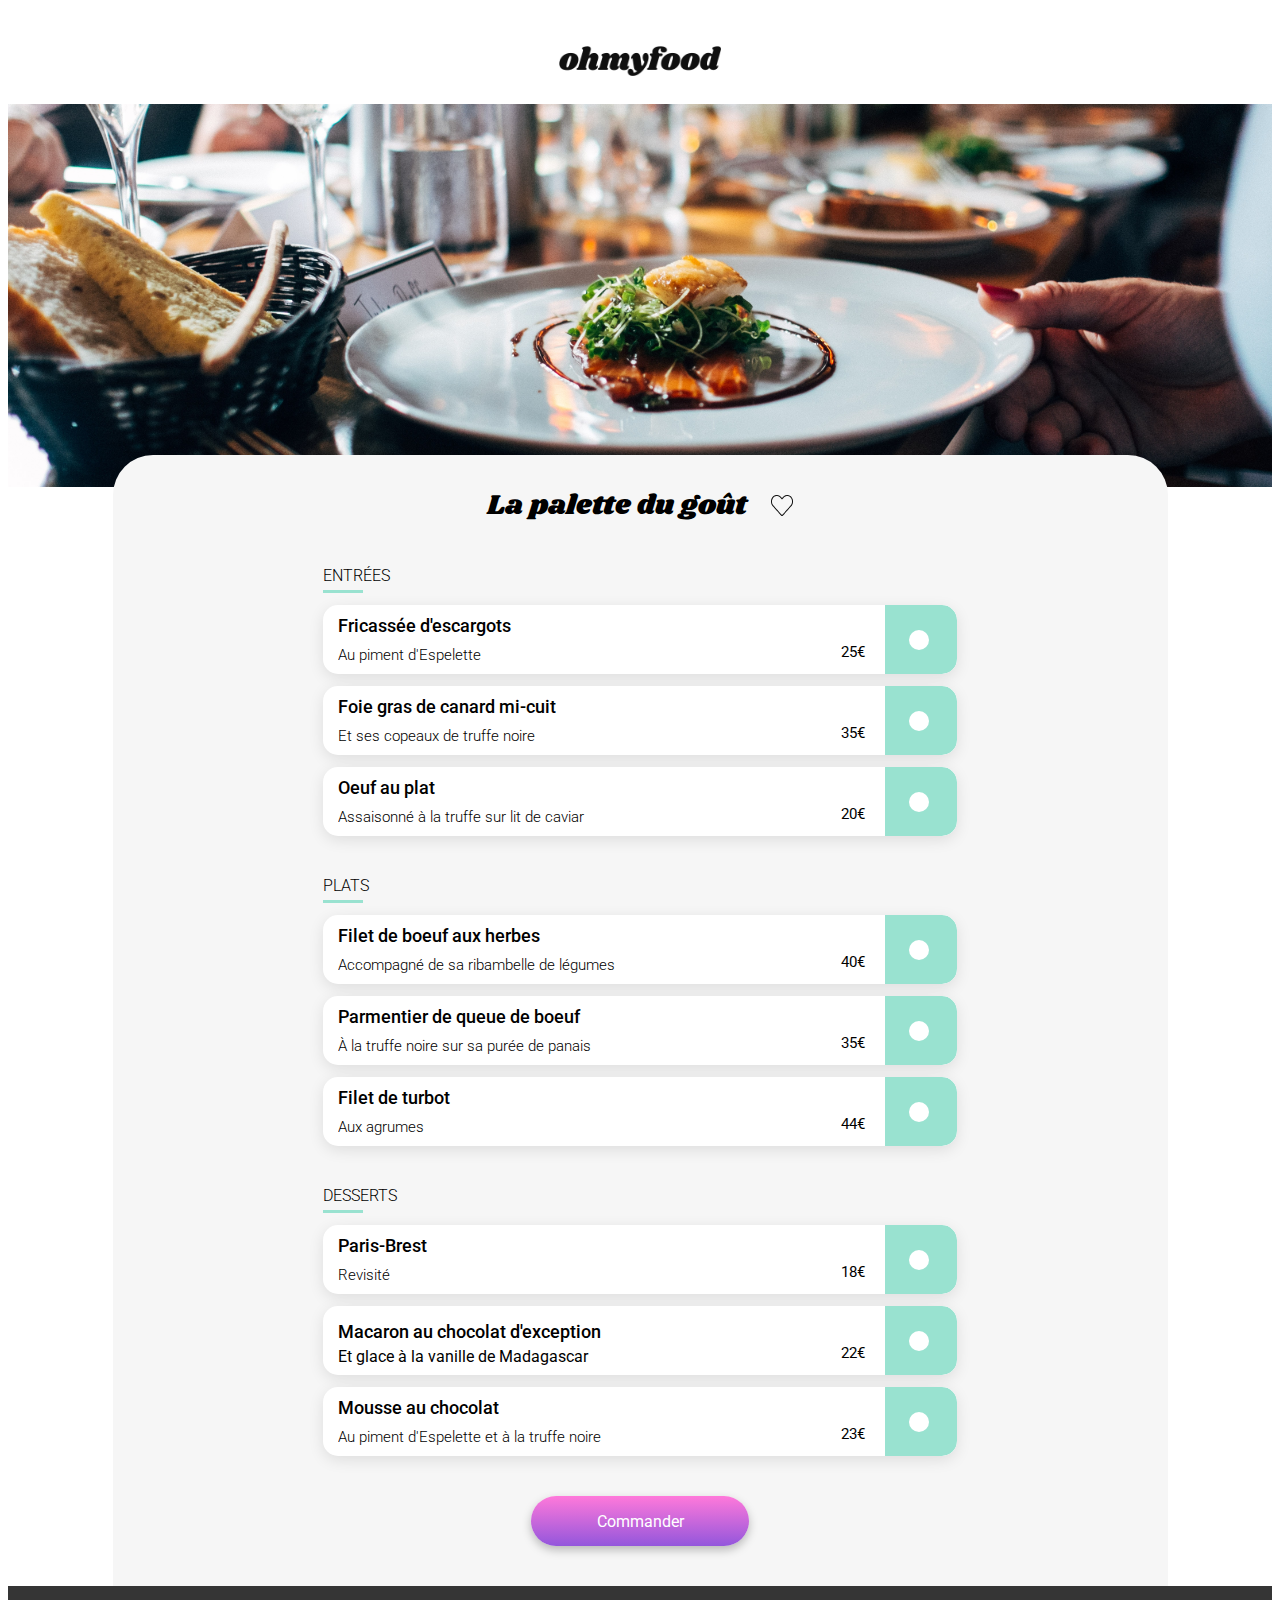
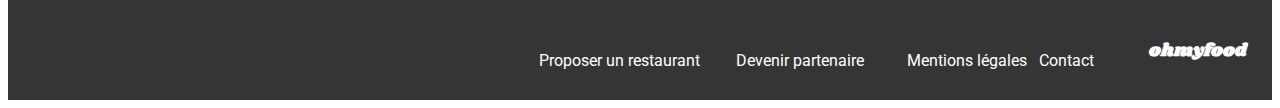
==== restaurants/menu1.html @ bb863f98 "first commit" ====
<!DOCTYPE html>
<html lang="fr">
  <head>
    <meta charset="UTF-8">
    <meta name="viewport" content="width=device-width, initial-scale=1.0">
    <link
      rel="stylesheet"
      href="https://cdnjs.cloudflare.com/ajax/libs/font-awesome/6.5.1/css/all.min.css"
      integrity="sha512-DTOQO9RWCH3ppGqcWaEA1BIZOC6xxalwEsw9c2QQeAIftl+Vegovlnee1c9QX4TctnWMn13TZye+giMm8e2LwA=="
      crossorigin="anonymous"
      referrerpolicy="no-referrer"
      >
    <link rel="preconnect" href="https://fonts.googleapis.com">
    <link rel="preconnect" href="https://fonts.gstatic.com" crossorigin>
    <link
      href="https://fonts.googleapis.com/css2?family=Roboto:wght@100;300;400;500;700&display=swap"
      rel="stylesheet"
      >
    <link rel="preconnect" href="https://fonts.googleapis.com">
    <link rel="preconnect" href="https://fonts.gstatic.com" crossorigin>
    <link
      href="https://fonts.googleapis.com/css2?family=Shrikhand&display=swap"
      rel="stylesheet">
    <link href="../SASS/main.css" rel="stylesheet">
    <link href="../SASS/menu.css" rel="stylesheet">
    <title>Menu - La palette du goût</title>
  </head>
  <body>
    <header class="header">
      <a href="../index.html" class="header__arrow">
        <i class="fa-sharp fa-solid fa-arrow-left fa-lg" id="retour"></i>
      </a>
      <img
        src="../assets/logo/ohmyfood.png"
        alt="logo ohmyfood"
        class="header__logo"
      >
    </header>
    <main>
      <section>
        <div class="photoMenu1"></div>
      </section>
      <section class="menu">
        <ul class="container">
          <li><h1 class="container__title">La palette du goût</h1></li>
          <li class="container__heart">
            <label for="menilmontant" class="menilmontant">
              <input type="checkbox" id="menilmontant">
              <span class="menilmontant__like"></span>
            </label>
          </li>
        </ul>
        <div class="menuPart">
          <h2>ENTRÉES</h2>
          <div class="menuPart__underlines"></div>
        </div>
      
        <label class="plateAndPrice L1" for="fricassee">
          <input type="checkbox" id="fricassee">
          <span class="plateAndPrice__plate">
            <span class="plateAndPrice__plate--title">Fricassée d'escargots</span>
            <span class="plateAndPrice__plate--text">Au piment d'Espelette</span>
          </span>
          <span class="plateAndPrice__checked">
            <span class="plateAndPrice__checked--price">25€</span>
            <span class="plateAndPrice__checked--logo">
              <i class="fa-solid fa-check"></i>
            </span>
          </span>
        </label>

        <label class="plateAndPrice L2" for="foieGras">
          <input type="checkbox" id="foieGras">
          <span class="plateAndPrice__plate">
            <span class="plateAndPrice__plate--title">Foie gras de canard mi-cuit</span>
            <span class="plateAndPrice__plate--text">Et ses copeaux de truffe noire</span>
          </span>
          <span class="plateAndPrice__checked">
            <span class="plateAndPrice__checked--price">35€</span>
            <span class="plateAndPrice__checked--logo">
              <i class="fa-solid fa-check"></i>
            </span>
          </span>
        </label>

        <label class="plateAndPrice L3" for="oeuf">
          <input type="checkbox" id="oeuf">
          <span class="plateAndPrice__plate">
            <span class="plateAndPrice__plate--title">Oeuf au plat</span>
            <span class="plateAndPrice__plate--text">Assaisonné à la truffe sur lit de caviar</span>
          </span>
          <span class="plateAndPrice__checked">
            <span class="plateAndPrice__checked--price">20€</span>
            <span class="plateAndPrice__checked--logo">
              <i class="fa-solid fa-check"></i>
            </span>
          </span>
        </label>
        
        <div class="menuPart">
          <h2>PLATS</h2>
          <div class="menuPart__underlines"></div>
        </div>

        <label class="plateAndPrice L4" for="boeuf">
          <input type="checkbox" id="boeuf">
          <span class="plateAndPrice__plate">
            <span class="plateAndPrice__plate--title">Filet de boeuf aux herbes</span>
            <span class="plateAndPrice__plate--text">Accompagné de sa ribambelle de légumes</span>
          </span>
          <span class="plateAndPrice__checked">
            <span class="plateAndPrice__checked--price">40€</span>
            <span class="plateAndPrice__checked--logo">
              <i class="fa-solid fa-check"></i>
            </span>
          </span>
        </label>

        <label class="plateAndPrice L5" for="parmentier">
          <input type="checkbox" id="parmentier">
          <span class="plateAndPrice__plate">
            <span class="plateAndPrice__plate--title">Parmentier de queue de boeuf</span>
            <span class="plateAndPrice__plate--text">À la truffe noire sur sa purée de panais</span>
          </span>
          <span class="plateAndPrice__checked">
            <span class="plateAndPrice__checked--price">35€</span>
            <span class="plateAndPrice__checked--logo">
              <i class="fa-solid fa-check"></i>
            </span>
          </span>
        </label>

        <label class="plateAndPrice L6" for="turbot">
          <input type="checkbox" id="turbot">
          <span class="plateAndPrice__plate">
            <span class="plateAndPrice__plate--title">Filet de turbot</span>
            <span class="plateAndPrice__plate--text">Aux agrumes</span>
          </span>
          <span class="plateAndPrice__checked">
            <span class="plateAndPrice__checked--price">44€</span>
            <span class="plateAndPrice__checked--logo">
              <i class="fa-solid fa-check"></i>
            </span>
          </span>
        </label>

        <div class="menuPart">
          <h2>DESSERTS</h2>
          <div class="menuPart__underlines"></div>
        </div>

        <label class="plateAndPrice L7" for="parisBrest">
          <input type="checkbox" id="parisBrest">
          <span class="plateAndPrice__plate">
            <span class="plateAndPrice__plate--title">Paris-Brest</span>
            <span class="plateAndPrice__plate--text">Revisité</span>
          </span>
          <span class="plateAndPrice__checked">
            <span class="plateAndPrice__checked--price">18€</span>
            <span class="plateAndPrice__checked--logo">
              <i class="fa-solid fa-check"></i>
            </span>
          </span>
        </label>

        <label class="plateAndPrice L8" for="macaron">
          <input type="checkbox" id="macaron">
          <span class="plateAndPrice__plate">
            <span class="plateAndPrice__plate--title">Macaron au chocolat d'exception</span>
            <span>Et glace à la vanille de Madagascar</span>
          </span>
          <span class="plateAndPrice__checked">
            <span class="plateAndPrice__checked--price">22€</span>
            <span class="plateAndPrice__checked--logo">
              <i class="fa-solid fa-check"></i>
            </span>
          </span>
        </label>

        <label class="plateAndPrice L9" for="mousse">
          <input type="checkbox" id="mousse">
          <span class="plateAndPrice__plate">
            <span class="plateAndPrice__plate--title">Mousse au chocolat</span>
            <span class="plateAndPrice__plate--text">Au piment d'Espelette et à la truffe noire</span>
          </span>
          <span class="plateAndPrice__checked">
            <span class="plateAndPrice__checked--price">23€</span>
            <span class="plateAndPrice__checked--logo">
              <i class="fa-solid fa-check"></i>
            </span>
          </span>
        </label>

        <a href="#" class="button">
          <span class="button--text">Commander</span>
        </a>
      </section>
    </main>
    <footer>
      <div class="footer">
        <h3 class="footer__title">ohmyfood</h3>
        <ul class="footer__list">
          <li>
            <a href="#"><i class="fa-solid fa-utensils"></i>Proposer un restaurant</a>
          </li>
          <li>
            <a href="#"><i class="fa-solid fa-handshake-angle"></i>Devenir partenaire</a>
          </li>
          <li><a href="#">Mentions légales</a></li>
          <li><a href="#">Contact</a></li>
        </ul>
      </div>
    </footer>
  </body>
</html>
---- SASS/main.css ----
@charset "UTF-8";
/******** button ***************/
/****** heart ****************/
/******** Photos menus ***************/
/******** h2 menus ***************/
/************* footer ***************/
/********** loader ************/
/********** heart ************/
@keyframes changeHeart {
  0% {
    opacity: 0;
  }
  100% {
    opacity: 1;
  }
}
@keyframes changeHeartReverse {
  0% {
    opacity: 1;
  }
  100% {
    opacity: 0;
  }
}
/********** plate and price ************/
@keyframes moveAnimationUnchecked {
  from {
    transform: translateX(100%);
    left: -44px;
  }
  to {
    transform: translateX(0%);
    left: 0px;
  }
}
@keyframes moveAnimationChecked {
  from {
    transform: translateX(0%);
    left: 0px;
  }
  to {
    transform: translateX(100%);
    left: -44px;
  }
}
@keyframes plateTranslate {
  0% {
    transform: translateX(-40%);
  }
  20% {
    transform: translateX(10%);
  }
  40% {
    transform: translateX(-10%);
  }
  60% {
    transform: translateX(5%);
  }
  80% {
    transform: translateX(-2%);
  }
  100% {
    transform: translateX(0%);
  }
}
/********** loader ************/
@keyframes loaderOpacity {
  0% {
    opacity: 1;
    z-index: 1;
  }
  95%, 96% {
    opacity: 1;
    z-index: 1;
  }
  100% {
    opacity: 0;
    z-index: -1;
  }
}
@keyframes loaderRotate {
  from {
    transform: rotate(0deg);
    z-index: 1;
  }
  to {
    transform: rotate(360deg);
    z-index: -1;
  }
}
/****** général mobile *****/
body {
  font-family: "Roboto", sans serif;
}

/****** header mobile *****/
.header {
  width: auto;
  height: 3.4rem;
  display: grid;
  grid-template-columns: 50px 1fr 50px;
  grid-template-rows: auto;
  align-items: center;
  padding: 9px 0px 0px 0px;
}
.header__arrow {
  width: auto;
  height: auto;
  justify-self: center;
  cursor: pointer;
}
.header__logo {
  width: 10.12rem;
  height: 30px;
  justify-self: center;
  padding: 0px 19px;
}

.header i.fa-solid {
  font-size: 24px;
  padding-left: 17px;
}

.header i.fa-arrow-left {
  color: #353535;
}

/****** footer mobile *****/
footer {
  background-color: #353535;
}

.footer {
  display: grid;
  grid-template-columns: 20rem;
  grid-template-rows: auto auto;
  background-color: #353535;
  padding: 23px 1.56rem;
  justify-content: center;
}
.footer__title {
  font-family: "Shrikhand", serif;
  font-size: 18px;
  color: white;
  margin: 0px;
  padding-left: 10px;
}
.footer__list {
  display: flex;
  flex-direction: column;
  gap: 7px;
  list-style: none;
  padding: 0px;
  margin: 16px 0px 0px 0px;
}

footer a {
  text-decoration: none;
  color: white;
  padding-left: 10px;
}

footer a:hover {
  color: #99E2D0;
}

i.fa-solid {
  font-size: 14px;
  margin-right: 11px;
}

i.fa-handshake-angle {
  font-size: 10px;
}

/****** responsive tablette and desktop *****/
@media screen and (min-width: 500px) {
  .footer {
    display: flex;
    flex-direction: row;
    justify-content: space-around;
  }
  .footer__title {
    display: flex;
    align-items: center;
  }
}
@media screen and (min-width: 768px) {
  /****** header tablette and desktop *****/
  .header {
    height: 87px;
  }
  /****** footer tablette and desktop *****/
  .footer {
    display: flex;
    flex-direction: row-reverse;
    max-width: 1390px;
    justify-content: end;
    height: 54px;
    padding: 30px 25px;
  }
  .footer__title {
    font-size: 18px;
    margin: 26px 0px 10px 0px;
  }
  .footer__list {
    display: grid;
    grid-template-columns: 190px 175px 125px 100px;
    grid-template-rows: 19px;
    align-self: end;
    margin: 0px;
  }
  i.fa-handshake-angle {
    font-size: 12px;
  }
  footer a {
    padding-left: 0px;
  }
}/*# sourceMappingURL=main.css.map */
---- SASS/menu.css ----
/******** button ***************/
/****** heart ****************/
/******** Photos menus ***************/
/******** h2 menus ***************/
/************* footer ***************/
/********** loader ************/
/********** heart ************/
@keyframes changeHeart {
  0% {
    opacity: 0;
  }
  100% {
    opacity: 1;
  }
}
@keyframes changeHeartReverse {
  0% {
    opacity: 1;
  }
  100% {
    opacity: 0;
  }
}
/********** plate and price ************/
@keyframes moveAnimationUnchecked {
  from {
    transform: translateX(100%);
    left: -44px;
  }
  to {
    transform: translateX(0%);
    left: 0px;
  }
}
@keyframes moveAnimationChecked {
  from {
    transform: translateX(0%);
    left: 0px;
  }
  to {
    transform: translateX(100%);
    left: -44px;
  }
}
@keyframes plateTranslate {
  0% {
    transform: translateX(-40%);
  }
  20% {
    transform: translateX(10%);
  }
  40% {
    transform: translateX(-10%);
  }
  60% {
    transform: translateX(5%);
  }
  80% {
    transform: translateX(-2%);
  }
  100% {
    transform: translateX(0%);
  }
}
/********** loader ************/
@keyframes loaderOpacity {
  0% {
    opacity: 1;
    z-index: 1;
  }
  95%, 96% {
    opacity: 1;
    z-index: 1;
  }
  100% {
    opacity: 0;
    z-index: -1;
  }
}
@keyframes loaderRotate {
  from {
    transform: rotate(0deg);
    z-index: 1;
  }
  to {
    transform: rotate(360deg);
    z-index: -1;
  }
}
/****** General mobile *****/
body {
  font-family: "Roboto", sans serif;
}

/*********** main **********/
.photoMenu1 {
  background-image: url(../assets/images/jay-wennington-N_Y88TWmGwA-unsplash.jpg);
  background-size: cover;
  -o-object-fit: cover;
     object-fit: cover;
  background-position: center;
  width: 100%;
  height: 275px;
}

.photoMenu2 {
  background-image: url(../assets/images/stil-u2Lp8tXIcjw-unsplash.jpg);
  background-size: cover;
  -o-object-fit: cover;
     object-fit: cover;
  background-position: center;
  width: 100%;
  height: 275px;
}

.photoMenu3 {
  background-image: url(../assets/images/toa-heftiba-DQKerTsQwi0-unsplash.jpg);
  background-size: cover;
  -o-object-fit: cover;
     object-fit: cover;
  background-position: center;
  width: 100%;
  height: 275px;
}

.photoMenu4 {
  background-image: url(../assets/images/louis-hansel-shotsoflouis-qNBGVyOCY8Q-unsplash.jpg);
  background-size: cover;
  -o-object-fit: cover;
     object-fit: cover;
  background-position: center;
  width: 100%;
  height: 275px;
}

.menu {
  background-color: #F6F6F6;
  border-radius: 40px 40px 0px 0px;
  max-width: 1055px;
  margin: auto;
  padding-bottom: 40px;
}

/********* h1 and heart **********/
.container li {
  list-style: none;
}

.container {
  display: flex;
  flex-direction: row;
  margin: 0px;
  padding: 30px 0px 0px 0px;
  align-items: center;
  justify-content: center;
  margin-top: -32px;
  gap: 24px;
}
.container__title {
  margin: 0px;
  font-size: 28px;
  font-family: "Shrikhand", serif;
  font-weight: 400;
}

input {
  display: none;
}

.menilmontant {
  display: flex;
  align-items: center;
  width: 22px;
  height: 21px;
  position: relative;
  cursor: pointer;
}
.menilmontant__like::before {
  content: "";
  display: block;
  background-image: url("../assets/logo/Like.png");
  width: 22px;
  height: 21px;
  position: absolute;
  top: 0;
  left: 0;
}
.menilmontant__like::after {
  content: "";
  display: block;
  background-image: url("../assets/logo/LikePink.png");
  background-size: contain;
  background-repeat: no-repeat;
  position: absolute;
  top: 0;
  left: 0;
  opacity: 0;
  transition: opacity;
  width: 22px;
  height: 21px;
}

#menilmontant:checked + .menilmontant__like::after {
  opacity: 1;
  animation: changeHeart 0.4s forwards;
}

#menilmontant:not(:checked) + .menilmontant__like::after {
  opacity: 0;
  animation: changeHeartReverse 0.4s forwards;
}

/********** title-menu **************/
h2 {
  font-size: 1rem;
  font-weight: 300;
  margin: 40px 0px 5px 0px;
}

.menuPart {
  width: 98%;
  max-width: 634px;
  margin: auto;
}
.menuPart__underlines {
  border-bottom: 3px solid #99E2D0;
  width: 40px;
  height: 0px;
}

/********** plate and price ********/
.plateAndPrice {
  cursor: pointer;
  display: flex;
  flex-direction: row;
  height: 69px;
  padding: 0px;
  width: 98%;
  max-width: 634px;
  margin: auto;
  margin-top: 12px;
  align-items: center;
  background-color: white;
  border-radius: 15px;
  overflow: hidden;
  box-shadow: 0px 4.011px 15.043px 0px rgba(0, 0, 0, 0.1);
}
.plateAndPrice__plate {
  display: flex;
  flex-direction: column;
  width: 100%;
  margin-left: 15px;
  overflow: hidden;
  white-space: nowrap;
}
.plateAndPrice__plate--title {
  margin: 5px 0px;
  font-size: 1.125rem;
  font-weight: 500;
  overflow: hidden;
  text-overflow: ellipsis;
}
.plateAndPrice__plate--text {
  margin: 5px 0px;
  font-size: 0.94rem;
  font-weight: 300;
  overflow: hidden;
  text-overflow: ellipsis;
}
.plateAndPrice__checked {
  width: 154px;
  height: 100%;
  display: flex;
  flex-direction: row;
  list-style: none;
  padding: 0px;
  background-color: #99E2D0;
  border-radius: 0px 15px 15px 0px;
  position: relative;
  animation-name: moveAnimationUnchecked;
  animation-direction: alternate-reverse;
  animation-fill-mode: forwards;
  animation-duration: 0.3s;
}
.plateAndPrice__checked--price {
  display: flex;
  align-items: end;
  background-color: white;
  font-size: 0.94rem;
  padding-bottom: 13px;
  padding-left: 5px;
  width: 44px;
}
.plateAndPrice__checked--logo {
  background-color: white;
  border-radius: 50% 50% 50% 50%/50% 50% 50% 50%;
  width: 20px;
  height: 20px;
  display: flex;
  justify-content: center;
  align-items: center;
  position: absolute;
  top: 24.5px;
  left: 60%;
}

.plateAndPrice input:checked ~ .plateAndPrice__checked {
  animation-name: moveAnimationUnchecked;
}

.plateAndPrice input:checked ~ .plateAndPrice__checked {
  animation-name: moveAnimationChecked;
}

.plateAndPrice__checked--logo i.fa-solid {
  color: #99E2D0;
  font-size: 16px;
  margin-right: 0px;
}

.L1 {
  animation: plateTranslate linear forwards 0.4s;
}

.L2 {
  animation: plateTranslate linear forwards 0.8s;
}

.L3 {
  animation: plateTranslate linear forwards 1.2s;
}

.L4 {
  animation: plateTranslate linear forwards 1.6s;
}

.L5 {
  animation: plateTranslate linear forwards 2s;
}

.L6 {
  animation: plateTranslate linear forwards 2.4s;
}

.L7 {
  animation: plateTranslate linear forwards 2.8s;
}

.L8 {
  animation: plateTranslate linear forwards 3.2s;
}

.L9 {
  animation: plateTranslate linear forwards 3.6s;
}

.L10 {
  animation: plateTranslate linear forwards 4s;
}

/********** button ************/
.button {
  display: flex;
  justify-content: center;
  align-items: center;
  width: 218px;
  height: 50px;
  border-radius: 25px;
  text-decoration: none;
  margin: auto;
  background: linear-gradient(to top, #9356DC, #FF79DA);
  box-shadow: 0px 4px 10px 0px rgba(0, 0, 0, 0.25);
  opacity: 1;
  transition: all 0.45s;
  margin-top: 40px;
}
.button--text {
  color: white;
}
.button:hover {
  opacity: 0.8;
  box-shadow: 0px 4px 13px 3px rgba(0, 0, 0, 0.3);
}

/********** animation loading ************/
/****** responsive tablette and desktop *****/
@media screen and (min-width: 768px) {
  .photoMenu1,
  .photoMenu2,
  .photoMenu3,
  .photoMenu4 {
    height: 383px;
  }
}/*# sourceMappingURL=menu.css.map */
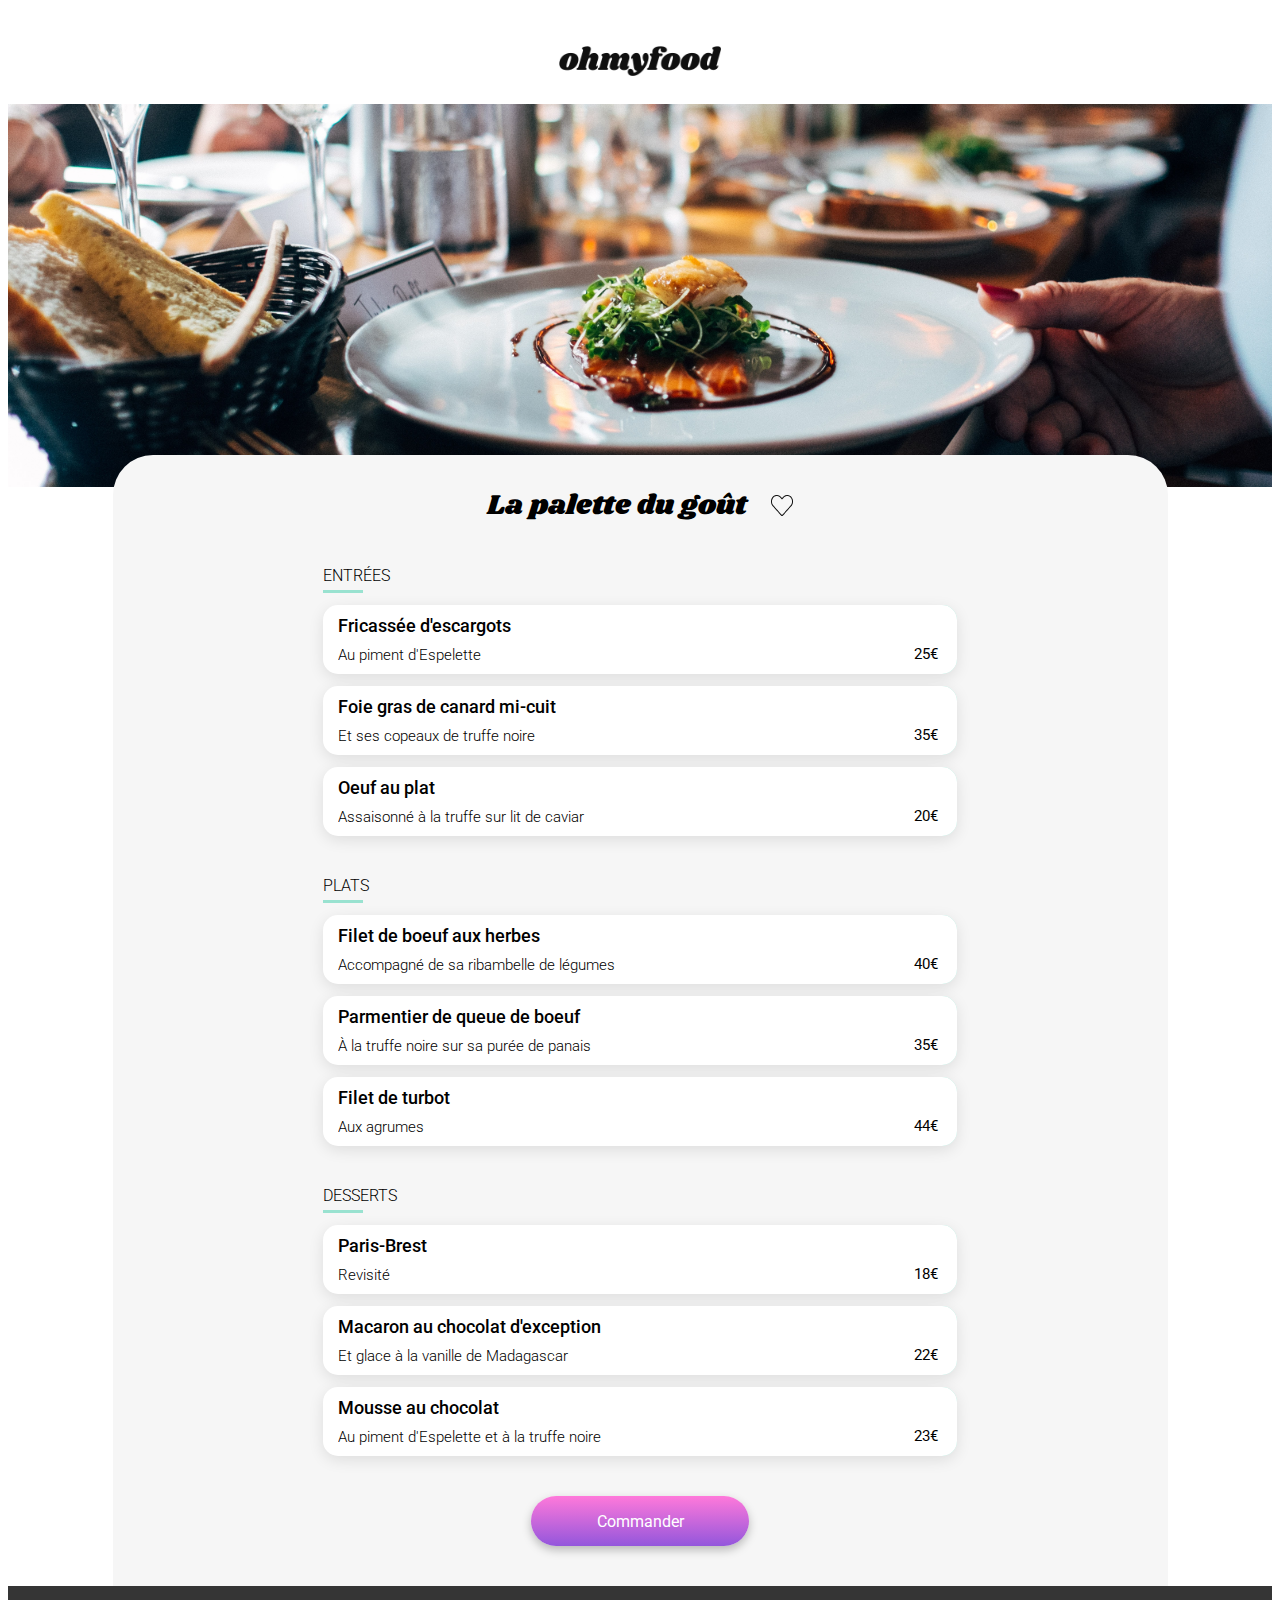
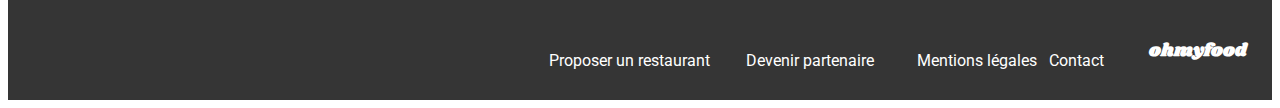
==== commit 5476a585: "updating menu.html and menu.scss files" ====
--- a/restaurants/menu1.html
+++ b/restaurants/menu1.html
@@ -55,141 +55,132 @@
           <div class="menuPart__underlines"></div>
         </div>
       
-        <label class="plateAndPrice L1" for="fricassee">
-          <input type="checkbox" id="fricassee">
-          <span class="plateAndPrice__plate">
-            <span class="plateAndPrice__plate--title">Fricassée d'escargots</span>
-            <span class="plateAndPrice__plate--text">Au piment d'Espelette</span>
-          </span>
-          <span class="plateAndPrice__checked">
-            <span class="plateAndPrice__checked--price">25€</span>
-            <span class="plateAndPrice__checked--logo">
-              <i class="fa-solid fa-check"></i>
-            </span>
-          </span>
-        </label>
-
-        <label class="plateAndPrice L2" for="foieGras">
-          <input type="checkbox" id="foieGras">
-          <span class="plateAndPrice__plate">
-            <span class="plateAndPrice__plate--title">Foie gras de canard mi-cuit</span>
-            <span class="plateAndPrice__plate--text">Et ses copeaux de truffe noire</span>
-          </span>
-          <span class="plateAndPrice__checked">
-            <span class="plateAndPrice__checked--price">35€</span>
-            <span class="plateAndPrice__checked--logo">
-              <i class="fa-solid fa-check"></i>
-            </span>
-          </span>
-        </label>
-
-        <label class="plateAndPrice L3" for="oeuf">
-          <input type="checkbox" id="oeuf">
-          <span class="plateAndPrice__plate">
-            <span class="plateAndPrice__plate--title">Oeuf au plat</span>
-            <span class="plateAndPrice__plate--text">Assaisonné à la truffe sur lit de caviar</span>
-          </span>
-          <span class="plateAndPrice__checked">
-            <span class="plateAndPrice__checked--price">20€</span>
-            <span class="plateAndPrice__checked--logo">
-              <i class="fa-solid fa-check"></i>
-            </span>
-          </span>
-        </label>
+        <article class="plateAndPrice L1">
+          <div class="plateAndPrice__plate">
+            <h3 class="plateAndPrice__plate--title">Fricassée d'escargots</h3>
+            <P class="plateAndPrice__plate--text">Au piment d'Espelette</p>
+          </div>
+          <div class="plateAndPrice__checked">
+            <p class="plateAndPrice__checked--price">25€</p>
+            <div class="plateAndPrice__checked--logo">
+              <i class="fa-solid fa-check"></i>
+            </div>
+          </div>
+        </article>
+
+        <article class="plateAndPrice L2">
+          <div class="plateAndPrice__plate">
+            <h3 class="plateAndPrice__plate--title">Foie gras de canard mi-cuit</h3>
+            <p class="plateAndPrice__plate--text">Et ses copeaux de truffe noire</p>
+          </div>
+          <div class="plateAndPrice__checked">
+            <p class="plateAndPrice__checked--price">35€</p>
+            <div class="plateAndPrice__checked--logo">
+              <i class="fa-solid fa-check"></i>
+            </div>
+          </div>
+        </article>
+
+        <article class="plateAndPrice L3">
+          <div class="plateAndPrice__plate">
+            <h3 class="plateAndPrice__plate--title">Oeuf au plat</h3>
+            <p class="plateAndPrice__plate--text">Assaisonné à la truffe sur lit de caviar</p>
+          </div>
+          <div class="plateAndPrice__checked">
+            <p class="plateAndPrice__checked--price">20€</p>
+            <div class="plateAndPrice__checked--logo">
+              <i class="fa-solid fa-check"></i>
+            </div>
+          </div>
+        </article>
         
         <div class="menuPart">
           <h2>PLATS</h2>
           <div class="menuPart__underlines"></div>
         </div>
 
-        <label class="plateAndPrice L4" for="boeuf">
-          <input type="checkbox" id="boeuf">
-          <span class="plateAndPrice__plate">
-            <span class="plateAndPrice__plate--title">Filet de boeuf aux herbes</span>
-            <span class="plateAndPrice__plate--text">Accompagné de sa ribambelle de légumes</span>
-          </span>
-          <span class="plateAndPrice__checked">
-            <span class="plateAndPrice__checked--price">40€</span>
-            <span class="plateAndPrice__checked--logo">
-              <i class="fa-solid fa-check"></i>
-            </span>
-          </span>
-        </label>
-
-        <label class="plateAndPrice L5" for="parmentier">
-          <input type="checkbox" id="parmentier">
-          <span class="plateAndPrice__plate">
-            <span class="plateAndPrice__plate--title">Parmentier de queue de boeuf</span>
-            <span class="plateAndPrice__plate--text">À la truffe noire sur sa purée de panais</span>
-          </span>
-          <span class="plateAndPrice__checked">
-            <span class="plateAndPrice__checked--price">35€</span>
-            <span class="plateAndPrice__checked--logo">
-              <i class="fa-solid fa-check"></i>
-            </span>
-          </span>
-        </label>
-
-        <label class="plateAndPrice L6" for="turbot">
-          <input type="checkbox" id="turbot">
-          <span class="plateAndPrice__plate">
-            <span class="plateAndPrice__plate--title">Filet de turbot</span>
-            <span class="plateAndPrice__plate--text">Aux agrumes</span>
-          </span>
-          <span class="plateAndPrice__checked">
-            <span class="plateAndPrice__checked--price">44€</span>
-            <span class="plateAndPrice__checked--logo">
-              <i class="fa-solid fa-check"></i>
-            </span>
-          </span>
-        </label>
+        <article class="plateAndPrice L4">
+          <div class="plateAndPrice__plate">
+            <h3 class="plateAndPrice__plate--title">Filet de boeuf aux herbes</h3>
+            <p class="plateAndPrice__plate--text">Accompagné de sa ribambelle de légumes</p>
+          </div>
+          <div class="plateAndPrice__checked">
+            <p class="plateAndPrice__checked--price">40€</p>
+            <div class="plateAndPrice__checked--logo">
+              <i class="fa-solid fa-check"></i>
+            </div>
+          </div>
+        </article>
+
+        <article class="plateAndPrice L5">
+          <div class="plateAndPrice__plate">
+            <h3 class="plateAndPrice__plate--title">Parmentier de queue de boeuf</h3>
+            <p class="plateAndPrice__plate--text">À la truffe noire sur sa purée de panais</p>
+          </div>
+          <div class="plateAndPrice__checked">
+            <p class="plateAndPrice__checked--price">35€</p>
+            <div class="plateAndPrice__checked--logo">
+              <i class="fa-solid fa-check"></i>
+            </div>
+          </div>
+        </article>
+
+        <article class="plateAndPrice L6">
+          <div class="plateAndPrice__plate">
+            <h3 class="plateAndPrice__plate--title">Filet de turbot</h3>
+            <p class="plateAndPrice__plate--text">Aux agrumes</p>
+          </div>
+          <div class="plateAndPrice__checked">
+            <p class="plateAndPrice__checked--price">44€</p>
+            <div class="plateAndPrice__checked--logo">
+              <i class="fa-solid fa-check"></i>
+            </div>
+          </div>
+        </article>
 
         <div class="menuPart">
           <h2>DESSERTS</h2>
           <div class="menuPart__underlines"></div>
         </div>
 
-        <label class="plateAndPrice L7" for="parisBrest">
-          <input type="checkbox" id="parisBrest">
-          <span class="plateAndPrice__plate">
-            <span class="plateAndPrice__plate--title">Paris-Brest</span>
-            <span class="plateAndPrice__plate--text">Revisité</span>
-          </span>
-          <span class="plateAndPrice__checked">
-            <span class="plateAndPrice__checked--price">18€</span>
-            <span class="plateAndPrice__checked--logo">
-              <i class="fa-solid fa-check"></i>
-            </span>
-          </span>
-        </label>
-
-        <label class="plateAndPrice L8" for="macaron">
-          <input type="checkbox" id="macaron">
-          <span class="plateAndPrice__plate">
-            <span class="plateAndPrice__plate--title">Macaron au chocolat d'exception</span>
-            <span>Et glace à la vanille de Madagascar</span>
-          </span>
-          <span class="plateAndPrice__checked">
-            <span class="plateAndPrice__checked--price">22€</span>
-            <span class="plateAndPrice__checked--logo">
-              <i class="fa-solid fa-check"></i>
-            </span>
-          </span>
-        </label>
-
-        <label class="plateAndPrice L9" for="mousse">
-          <input type="checkbox" id="mousse">
-          <span class="plateAndPrice__plate">
-            <span class="plateAndPrice__plate--title">Mousse au chocolat</span>
-            <span class="plateAndPrice__plate--text">Au piment d'Espelette et à la truffe noire</span>
-          </span>
-          <span class="plateAndPrice__checked">
-            <span class="plateAndPrice__checked--price">23€</span>
-            <span class="plateAndPrice__checked--logo">
-              <i class="fa-solid fa-check"></i>
-            </span>
-          </span>
-        </label>
+        <article class="plateAndPrice L7">
+          <div class="plateAndPrice__plate">
+            <h3 class="plateAndPrice__plate--title">Paris-Brest</h3>
+            <p class="plateAndPrice__plate--text">Revisité</p>
+          </div>
+          <div class="plateAndPrice__checked">
+            <p class="plateAndPrice__checked--price">18€</p>
+            <div class="plateAndPrice__checked--logo">
+              <i class="fa-solid fa-check"></i>
+            </div>
+          </div>
+        </article>
+
+        <article class="plateAndPrice L8">
+          <div class="plateAndPrice__plate">
+            <h3 class="plateAndPrice__plate--title">Macaron au chocolat d'exception</h3>
+            <p class="plateAndPrice__plate--text">Et glace à la vanille de Madagascar</p>
+          </div>
+          <div class="plateAndPrice__checked">
+            <p class="plateAndPrice__checked--price">22€</p>
+            <div class="plateAndPrice__checked--logo">
+              <i class="fa-solid fa-check"></i>
+            </div>
+          </div>
+        </article>
+
+        <article class="plateAndPrice L9">
+          <div class="plateAndPrice__plate">
+            <h3 class="plateAndPrice__plate--title">Mousse au chocolat</h3>
+            <p class="plateAndPrice__plate--text">Au piment d'Espelette et à la truffe noire</p>
+          </div>
+          <div class="plateAndPrice__checked">
+            <p class="plateAndPrice__checked--price">23€</p>
+            <div class="plateAndPrice__checked--logo">
+              <i class="fa-solid fa-check"></i>
+            </div>
+          </div>
+        </article>
 
         <a href="#" class="button">
           <span class="button--text">Commander</span>
--- a/SASS/main.css
+++ b/SASS/main.css
@@ -23,24 +23,18 @@
   }
 }
 /********** plate and price ************/
-@keyframes moveAnimationUnchecked {
-  from {
-    transform: translateX(100%);
-    left: -44px;
-  }
-  to {
+@keyframes moveAnimationChecked {
+  0% {
+    transform: translateX(61%);
+  }
+  50% {
     transform: translateX(0%);
-    left: 0px;
-  }
-}
-@keyframes moveAnimationChecked {
-  from {
+  }
+  51% {
     transform: translateX(0%);
-    left: 0px;
-  }
-  to {
-    transform: translateX(100%);
-    left: -44px;
+  }
+  100% {
+    transform: translateX(61%);
   }
 }
 @keyframes plateTranslate {
@@ -143,7 +137,7 @@
   font-size: 18px;
   color: white;
   margin: 0px;
-  padding-left: 10px;
+  padding-left: 20px;
 }
 .footer__list {
   display: flex;
@@ -157,7 +151,7 @@
 footer a {
   text-decoration: none;
   color: white;
-  padding-left: 10px;
+  padding-left: 20px;
 }
 
 footer a:hover {
@@ -205,7 +199,7 @@
   }
   .footer__list {
     display: grid;
-    grid-template-columns: 190px 175px 125px 100px;
+    grid-template-columns: 190px 175px 125px 80px;
     grid-template-rows: 19px;
     align-self: end;
     margin: 0px;
--- a/SASS/menu.css
+++ b/SASS/menu.css
@@ -22,24 +22,18 @@
   }
 }
 /********** plate and price ************/
-@keyframes moveAnimationUnchecked {
-  from {
-    transform: translateX(100%);
-    left: -44px;
-  }
-  to {
+@keyframes moveAnimationChecked {
+  0% {
+    transform: translateX(61%);
+  }
+  50% {
     transform: translateX(0%);
-    left: 0px;
-  }
-}
-@keyframes moveAnimationChecked {
-  from {
+  }
+  51% {
     transform: translateX(0%);
-    left: 0px;
-  }
-  to {
-    transform: translateX(100%);
-    left: -44px;
+  }
+  100% {
+    transform: translateX(61%);
   }
 }
 @keyframes plateTranslate {
@@ -150,7 +144,7 @@
   display: flex;
   flex-direction: row;
   margin: 0px;
-  padding: 30px 0px 0px 0px;
+  padding: 30px 15px 0px 15px;
   align-items: center;
   justify-content: center;
   margin-top: -32px;
@@ -245,6 +239,13 @@
   overflow: hidden;
   box-shadow: 0px 4.011px 15.043px 0px rgba(0, 0, 0, 0.1);
 }
+.plateAndPrice:hover .plateAndPrice__checked {
+  animation-name: moveAnimationChecked;
+  animation-duration: 1s;
+  animation-timing-function: ease-in-out;
+  animation-fill-mode: forwards;
+  right: 0px;
+}
 .plateAndPrice__plate {
   display: flex;
   flex-direction: column;
@@ -268,7 +269,7 @@
   text-overflow: ellipsis;
 }
 .plateAndPrice__checked {
-  width: 154px;
+  width: 152px;
   height: 100%;
   display: flex;
   flex-direction: row;
@@ -277,19 +278,16 @@
   background-color: #99E2D0;
   border-radius: 0px 15px 15px 0px;
   position: relative;
-  animation-name: moveAnimationUnchecked;
-  animation-direction: alternate-reverse;
-  animation-fill-mode: forwards;
-  animation-duration: 0.3s;
+  right: -72px;
 }
 .plateAndPrice__checked--price {
-  display: flex;
-  align-items: end;
   background-color: white;
   font-size: 0.94rem;
-  padding-bottom: 13px;
+  padding-top: 40px;
   padding-left: 5px;
   width: 44px;
+  height: 69px;
+  margin: 0px;
 }
 .plateAndPrice__checked--logo {
   background-color: white;
@@ -304,58 +302,10 @@
   left: 60%;
 }
 
-.plateAndPrice input:checked ~ .plateAndPrice__checked {
-  animation-name: moveAnimationUnchecked;
-}
-
-.plateAndPrice input:checked ~ .plateAndPrice__checked {
-  animation-name: moveAnimationChecked;
-}
-
 .plateAndPrice__checked--logo i.fa-solid {
   color: #99E2D0;
   font-size: 16px;
   margin-right: 0px;
-}
-
-.L1 {
-  animation: plateTranslate linear forwards 0.4s;
-}
-
-.L2 {
-  animation: plateTranslate linear forwards 0.8s;
-}
-
-.L3 {
-  animation: plateTranslate linear forwards 1.2s;
-}
-
-.L4 {
-  animation: plateTranslate linear forwards 1.6s;
-}
-
-.L5 {
-  animation: plateTranslate linear forwards 2s;
-}
-
-.L6 {
-  animation: plateTranslate linear forwards 2.4s;
-}
-
-.L7 {
-  animation: plateTranslate linear forwards 2.8s;
-}
-
-.L8 {
-  animation: plateTranslate linear forwards 3.2s;
-}
-
-.L9 {
-  animation: plateTranslate linear forwards 3.6s;
-}
-
-.L10 {
-  animation: plateTranslate linear forwards 4s;
 }
 
 /********** button ************/
@@ -382,6 +332,46 @@
   box-shadow: 0px 4px 13px 3px rgba(0, 0, 0, 0.3);
 }
 
+.L1 {
+  animation: plateTranslate ease-in-out forwards 1.5s;
+}
+
+.L2 {
+  animation: plateTranslate ease-in-out forwards 1.5s 0.2s;
+}
+
+.L3 {
+  animation: plateTranslate ease-in-out forwards 1.5s 0.4s;
+}
+
+.L4 {
+  animation: plateTranslate ease-in-out forwards 1.5s 0.6s;
+}
+
+.L5 {
+  animation: plateTranslate ease-in-out forwards 1.5s 0.8s;
+}
+
+.L6 {
+  animation: plateTranslate ease-in-out forwards 1.5s 1s;
+}
+
+.L7 {
+  animation: plateTranslate ease-in-out forwards 1.5s 1.2s;
+}
+
+.L8 {
+  animation: plateTranslate ease-in-out forwards 1.5s 1.4s;
+}
+
+.L9 {
+  animation: plateTranslate ease-in-out forwards 1.5s 1.6s;
+}
+
+.L10 {
+  animation: plateTranslate ease-in-out forwards 1.5s 1.8s;
+}
+
 /********** animation loading ************/
 /****** responsive tablette and desktop *****/
 @media screen and (min-width: 768px) {
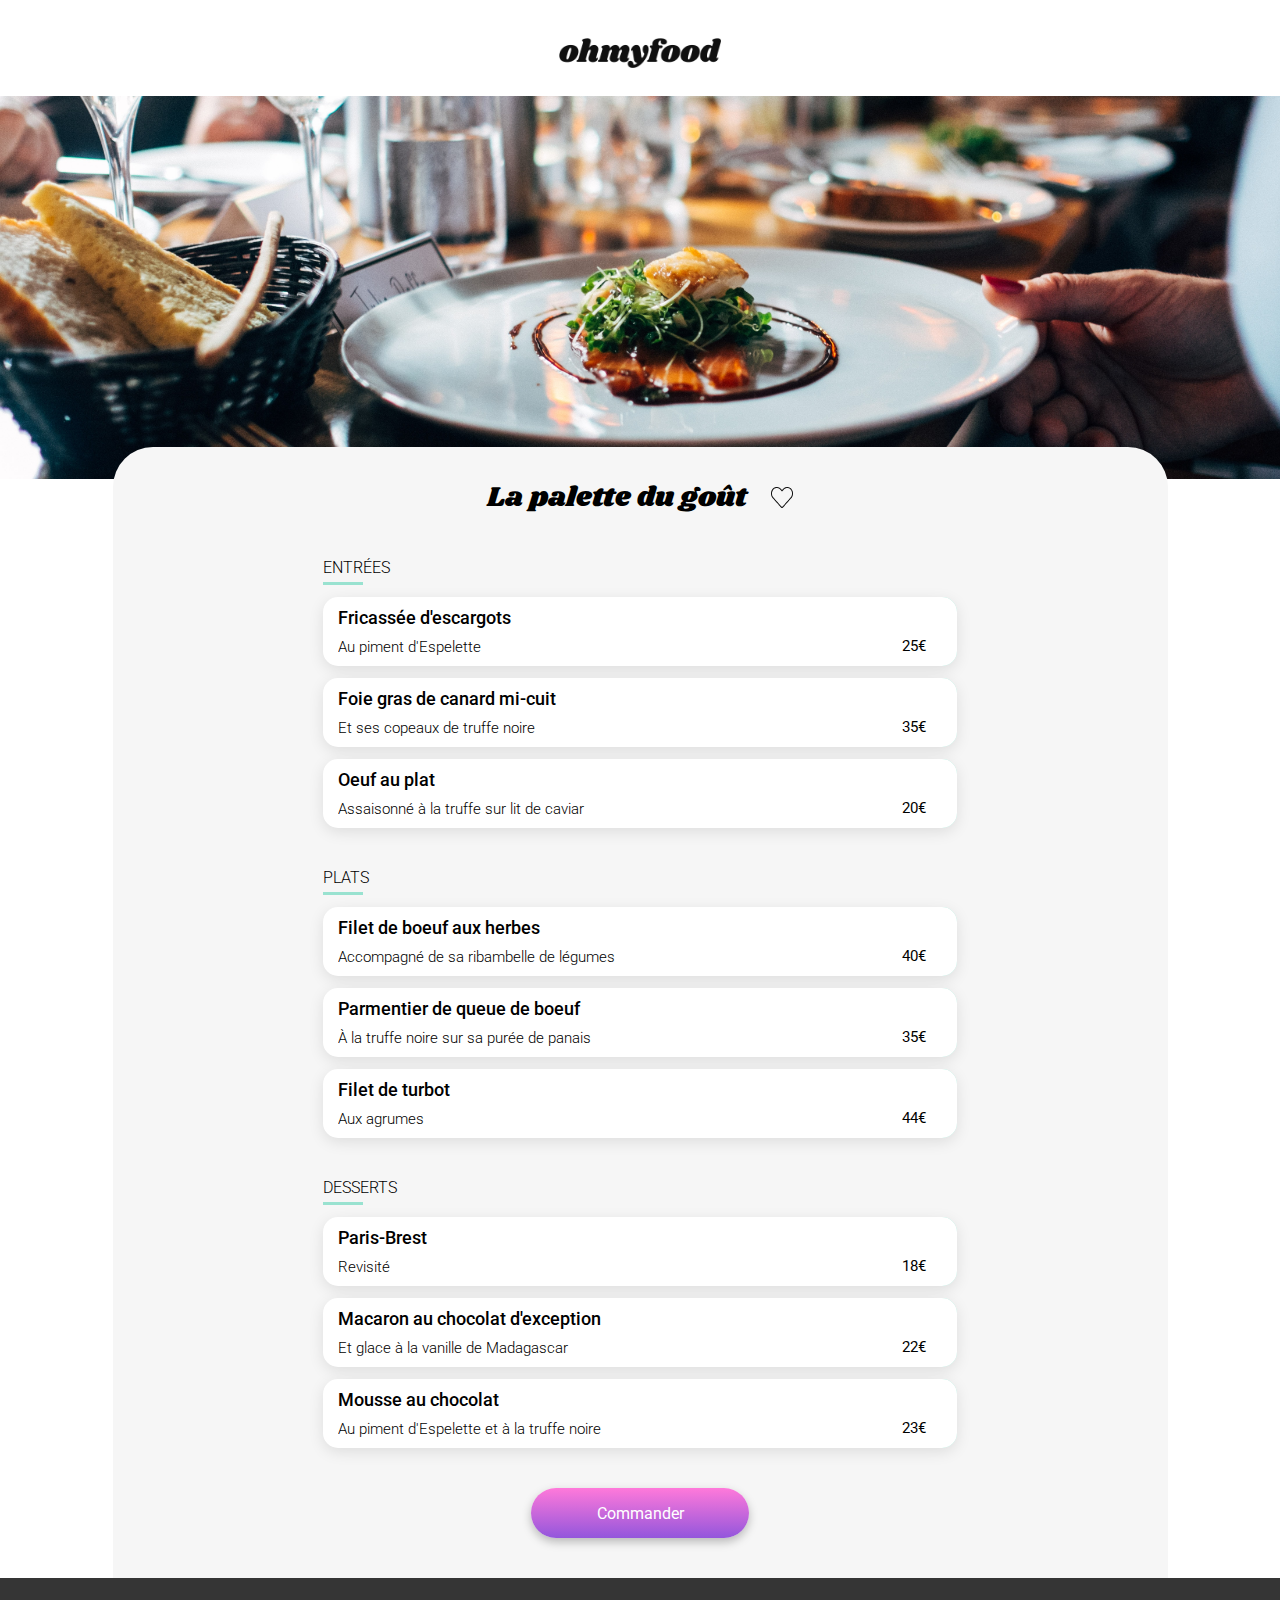
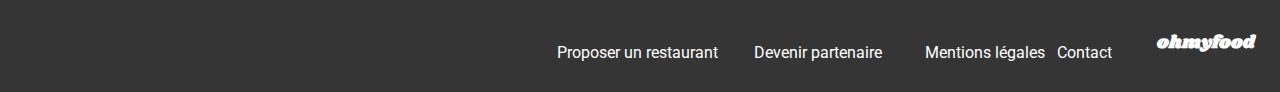
==== commit bee9b338: "patch update for defense" ====
--- a/restaurants/menu1.html
+++ b/restaurants/menu1.html
@@ -1,28 +1,29 @@
 <!DOCTYPE html>
 <html lang="fr">
   <head>
-    <meta charset="UTF-8">
-    <meta name="viewport" content="width=device-width, initial-scale=1.0">
+    <meta charset="UTF-8" />
+    <meta name="viewport" content="width=device-width, initial-scale=1.0" />
     <link
       rel="stylesheet"
       href="https://cdnjs.cloudflare.com/ajax/libs/font-awesome/6.5.1/css/all.min.css"
       integrity="sha512-DTOQO9RWCH3ppGqcWaEA1BIZOC6xxalwEsw9c2QQeAIftl+Vegovlnee1c9QX4TctnWMn13TZye+giMm8e2LwA=="
       crossorigin="anonymous"
       referrerpolicy="no-referrer"
-      >
-    <link rel="preconnect" href="https://fonts.googleapis.com">
-    <link rel="preconnect" href="https://fonts.gstatic.com" crossorigin>
+    />
+    <link rel="preconnect" href="https://fonts.googleapis.com" />
+    <link rel="preconnect" href="https://fonts.gstatic.com" crossorigin />
     <link
       href="https://fonts.googleapis.com/css2?family=Roboto:wght@100;300;400;500;700&display=swap"
       rel="stylesheet"
-      >
-    <link rel="preconnect" href="https://fonts.googleapis.com">
-    <link rel="preconnect" href="https://fonts.gstatic.com" crossorigin>
+    />
+    <link rel="preconnect" href="https://fonts.googleapis.com" />
+    <link rel="preconnect" href="https://fonts.gstatic.com" crossorigin />
     <link
       href="https://fonts.googleapis.com/css2?family=Shrikhand&display=swap"
-      rel="stylesheet">
-    <link href="../SASS/main.css" rel="stylesheet">
-    <link href="../SASS/menu.css" rel="stylesheet">
+      rel="stylesheet"
+    />
+    <link href="../SASS/main.css" rel="stylesheet" />
+    <link href="../SASS/menu.css" rel="stylesheet" />
     <title>Menu - La palette du goût</title>
   </head>
   <body>
@@ -34,7 +35,7 @@
         src="../assets/logo/ohmyfood.png"
         alt="logo ohmyfood"
         class="header__logo"
-      >
+      />
     </header>
     <main>
       <section>
@@ -45,7 +46,7 @@
           <li><h1 class="container__title">La palette du goût</h1></li>
           <li class="container__heart">
             <label for="menilmontant" class="menilmontant">
-              <input type="checkbox" id="menilmontant">
+              <input type="checkbox" id="menilmontant" />
               <span class="menilmontant__like"></span>
             </label>
           </li>
@@ -54,11 +55,11 @@
           <h2>ENTRÉES</h2>
           <div class="menuPart__underlines"></div>
         </div>
-      
+
         <article class="plateAndPrice L1">
           <div class="plateAndPrice__plate">
             <h3 class="plateAndPrice__plate--title">Fricassée d'escargots</h3>
-            <P class="plateAndPrice__plate--text">Au piment d'Espelette</p>
+            <p class="plateAndPrice__plate--text">Au piment d'Espelette</p>
           </div>
           <div class="plateAndPrice__checked">
             <p class="plateAndPrice__checked--price">25€</p>
@@ -70,8 +71,12 @@
 
         <article class="plateAndPrice L2">
           <div class="plateAndPrice__plate">
-            <h3 class="plateAndPrice__plate--title">Foie gras de canard mi-cuit</h3>
-            <p class="plateAndPrice__plate--text">Et ses copeaux de truffe noire</p>
+            <h3 class="plateAndPrice__plate--title">
+              Foie gras de canard mi-cuit
+            </h3>
+            <p class="plateAndPrice__plate--text">
+              Et ses copeaux de truffe noire
+            </p>
           </div>
           <div class="plateAndPrice__checked">
             <p class="plateAndPrice__checked--price">35€</p>
@@ -84,7 +89,9 @@
         <article class="plateAndPrice L3">
           <div class="plateAndPrice__plate">
             <h3 class="plateAndPrice__plate--title">Oeuf au plat</h3>
-            <p class="plateAndPrice__plate--text">Assaisonné à la truffe sur lit de caviar</p>
+            <p class="plateAndPrice__plate--text">
+              Assaisonné à la truffe sur lit de caviar
+            </p>
           </div>
           <div class="plateAndPrice__checked">
             <p class="plateAndPrice__checked--price">20€</p>
@@ -93,7 +100,7 @@
             </div>
           </div>
         </article>
-        
+
         <div class="menuPart">
           <h2>PLATS</h2>
           <div class="menuPart__underlines"></div>
@@ -101,8 +108,12 @@
 
         <article class="plateAndPrice L4">
           <div class="plateAndPrice__plate">
-            <h3 class="plateAndPrice__plate--title">Filet de boeuf aux herbes</h3>
-            <p class="plateAndPrice__plate--text">Accompagné de sa ribambelle de légumes</p>
+            <h3 class="plateAndPrice__plate--title">
+              Filet de boeuf aux herbes
+            </h3>
+            <p class="plateAndPrice__plate--text">
+              Accompagné de sa ribambelle de légumes
+            </p>
           </div>
           <div class="plateAndPrice__checked">
             <p class="plateAndPrice__checked--price">40€</p>
@@ -114,8 +125,12 @@
 
         <article class="plateAndPrice L5">
           <div class="plateAndPrice__plate">
-            <h3 class="plateAndPrice__plate--title">Parmentier de queue de boeuf</h3>
-            <p class="plateAndPrice__plate--text">À la truffe noire sur sa purée de panais</p>
+            <h3 class="plateAndPrice__plate--title">
+              Parmentier de queue de boeuf
+            </h3>
+            <p class="plateAndPrice__plate--text">
+              À la truffe noire sur sa purée de panais
+            </p>
           </div>
           <div class="plateAndPrice__checked">
             <p class="plateAndPrice__checked--price">35€</p>
@@ -158,8 +173,12 @@
 
         <article class="plateAndPrice L8">
           <div class="plateAndPrice__plate">
-            <h3 class="plateAndPrice__plate--title">Macaron au chocolat d'exception</h3>
-            <p class="plateAndPrice__plate--text">Et glace à la vanille de Madagascar</p>
+            <h3 class="plateAndPrice__plate--title">
+              Macaron au chocolat d'exception
+            </h3>
+            <p class="plateAndPrice__plate--text">
+              Et glace à la vanille de Madagascar
+            </p>
           </div>
           <div class="plateAndPrice__checked">
             <p class="plateAndPrice__checked--price">22€</p>
@@ -172,7 +191,9 @@
         <article class="plateAndPrice L9">
           <div class="plateAndPrice__plate">
             <h3 class="plateAndPrice__plate--title">Mousse au chocolat</h3>
-            <p class="plateAndPrice__plate--text">Au piment d'Espelette et à la truffe noire</p>
+            <p class="plateAndPrice__plate--text">
+              Au piment d'Espelette et à la truffe noire
+            </p>
           </div>
           <div class="plateAndPrice__checked">
             <p class="plateAndPrice__checked--price">23€</p>
@@ -192,13 +213,17 @@
         <h3 class="footer__title">ohmyfood</h3>
         <ul class="footer__list">
           <li>
-            <a href="#"><i class="fa-solid fa-utensils"></i>Proposer un restaurant</a>
+            <a href="#"
+              ><i class="fa-solid fa-utensils"></i>Proposer un restaurant</a
+            >
           </li>
           <li>
-            <a href="#"><i class="fa-solid fa-handshake-angle"></i>Devenir partenaire</a>
+            <a href="#"
+              ><i class="fa-solid fa-handshake-angle"></i>Devenir partenaire</a
+            >
           </li>
           <li><a href="#">Mentions légales</a></li>
-          <li><a href="#">Contact</a></li>
+          <li><a href="mailto:ohmyfood@MAIL.COM">Contact</a></li>
         </ul>
       </div>
     </footer>
--- a/SASS/main.css
+++ b/SASS/main.css
@@ -23,20 +23,6 @@
   }
 }
 /********** plate and price ************/
-@keyframes moveAnimationChecked {
-  0% {
-    transform: translateX(61%);
-  }
-  50% {
-    transform: translateX(0%);
-  }
-  51% {
-    transform: translateX(0%);
-  }
-  100% {
-    transform: translateX(61%);
-  }
-}
 @keyframes plateTranslate {
   0% {
     transform: translateX(-40%);
@@ -155,7 +141,7 @@
 }
 
 footer a:hover {
-  color: #99E2D0;
+  color: #99e2d0;
 }
 
 i.fa-solid {
--- a/SASS/menu.css
+++ b/SASS/menu.css
@@ -22,20 +22,6 @@
   }
 }
 /********** plate and price ************/
-@keyframes moveAnimationChecked {
-  0% {
-    transform: translateX(61%);
-  }
-  50% {
-    transform: translateX(0%);
-  }
-  51% {
-    transform: translateX(0%);
-  }
-  100% {
-    transform: translateX(61%);
-  }
-}
 @keyframes plateTranslate {
   0% {
     transform: translateX(-40%);
@@ -84,6 +70,7 @@
 /****** General mobile *****/
 body {
   font-family: "Roboto", sans serif;
+  margin: 0px;
 }
 
 /*********** main **********/
@@ -128,7 +115,7 @@
 }
 
 .menu {
-  background-color: #F6F6F6;
+  background-color: #f6f6f6;
   border-radius: 40px 40px 0px 0px;
   max-width: 1055px;
   margin: auto;
@@ -217,7 +204,7 @@
   margin: auto;
 }
 .menuPart__underlines {
-  border-bottom: 3px solid #99E2D0;
+  border-bottom: 3px solid #99e2d0;
   width: 40px;
   height: 0px;
 }
@@ -240,10 +227,7 @@
   box-shadow: 0px 4.011px 15.043px 0px rgba(0, 0, 0, 0.1);
 }
 .plateAndPrice:hover .plateAndPrice__checked {
-  animation-name: moveAnimationChecked;
-  animation-duration: 1s;
-  animation-timing-function: ease-in-out;
-  animation-fill-mode: forwards;
+  transform: translate(0%);
   right: 0px;
 }
 .plateAndPrice__plate {
@@ -273,19 +257,19 @@
   height: 100%;
   display: flex;
   flex-direction: row;
-  list-style: none;
   padding: 0px;
-  background-color: #99E2D0;
+  background-color: #99e2d0;
   border-radius: 0px 15px 15px 0px;
   position: relative;
-  right: -72px;
+  right: -60px;
+  transition-duration: 0.5s;
 }
 .plateAndPrice__checked--price {
   background-color: white;
   font-size: 0.94rem;
   padding-top: 40px;
   padding-left: 5px;
-  width: 44px;
+  width: 55px;
   height: 69px;
   margin: 0px;
 }
@@ -299,11 +283,11 @@
   align-items: center;
   position: absolute;
   top: 24.5px;
-  left: 60%;
+  left: 70%;
 }
 
 .plateAndPrice__checked--logo i.fa-solid {
-  color: #99E2D0;
+  color: #99e2d0;
   font-size: 16px;
   margin-right: 0px;
 }
@@ -318,7 +302,7 @@
   border-radius: 25px;
   text-decoration: none;
   margin: auto;
-  background: linear-gradient(to top, #9356DC, #FF79DA);
+  background: linear-gradient(to top, #9356dc, #ff79da);
   box-shadow: 0px 4px 10px 0px rgba(0, 0, 0, 0.25);
   opacity: 1;
   transition: all 0.45s;
